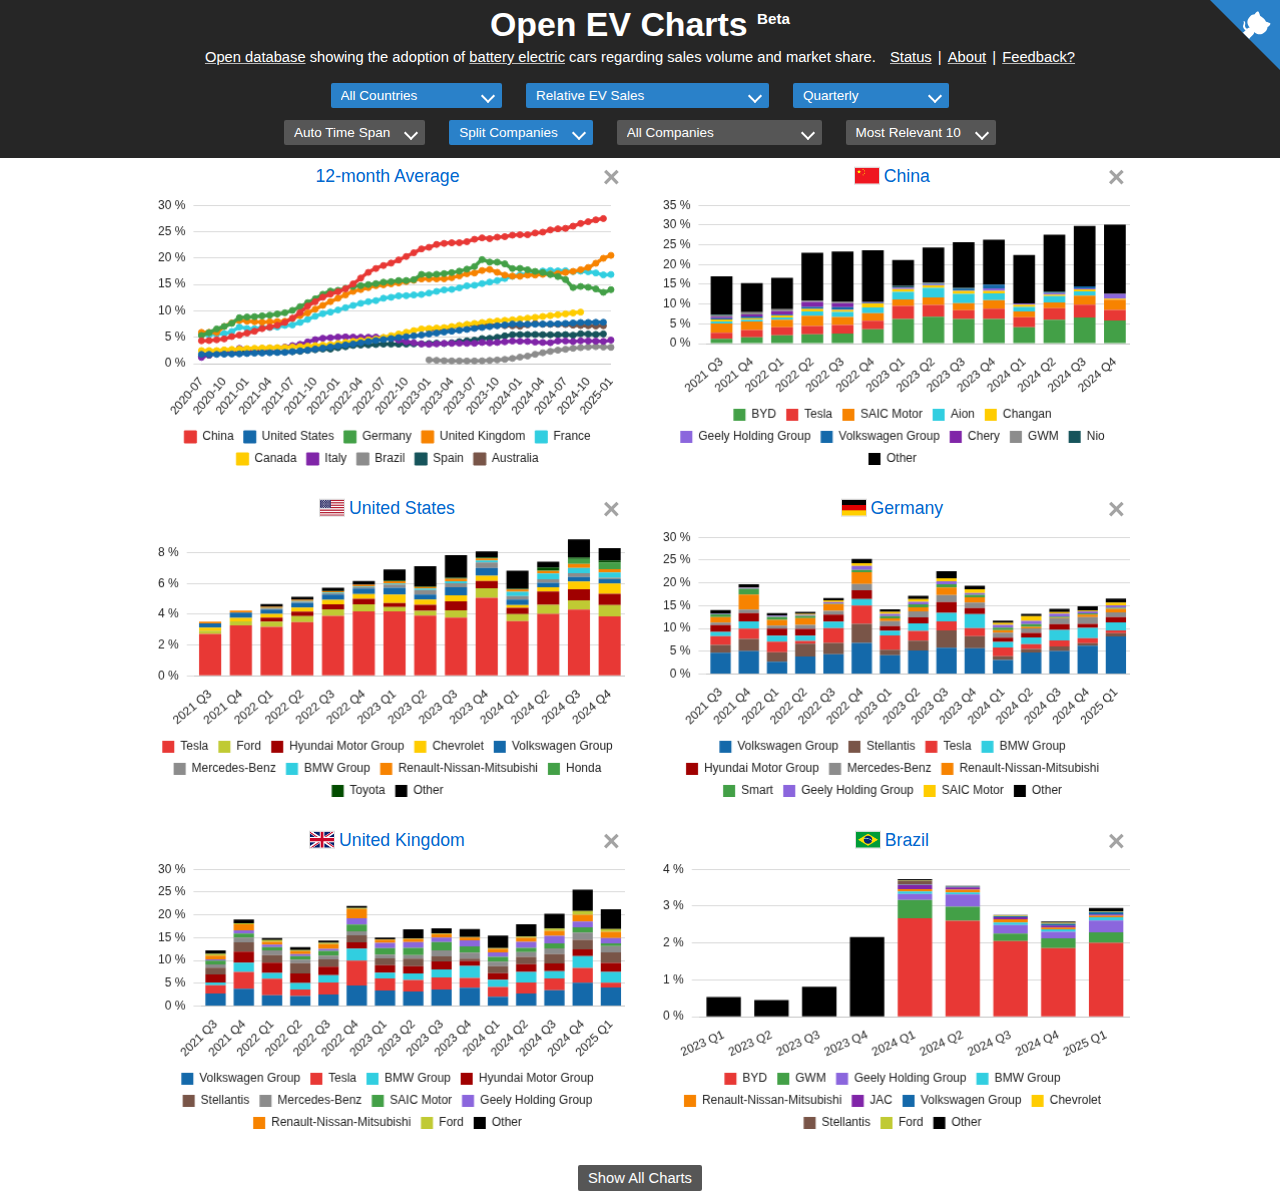
==== index.html @ 21472882 "Index+Stylesheet: Rework github-corner" ====
<!DOCTYPE html>
<head>
  <meta charset="utf-8">
  <meta name="viewport" content="width=device-width, initial-scale=0.9" />
  <meta property="og:image" content="https://open-ev-charts.org/thumbnail.png" />
  <title>Open EV Charts</title>
  <meta name="description" content="Open database showing the adoption of battery electric cars regarding sales volume and market share. " />
  <link rel="stylesheet" href="stylesheet.css">
  <link rel="icon" type="image/png" href="favicon.png">
  <script src="chart.umd.js"></script>
  <script src="chartjs-plugin-datalabels.min.js"></script>
  <script src="data-general.js"></script>
  <script src="backend.js"></script>
  <!-- countries ordered by all cars sales volume -->
  <script src="data-CN.js"></script>
  <script src="data-US.js"></script>
  <script src="data-DE.js"></script>
  <script src="data-UK.js"></script>
  <script src="data-BR.js"></script>
  <script src="data-CA.js"></script>
  <script src="data-FR.js"></script>
  <script src="data-IT.js"></script>
  <script src="data-AU.js"></script>
  <script src="data-ES.js"></script>
  <script src="data-BE.js"></script>
  <script src="data-NL.js"></script>
  <script src="data-SE.js"></script>
  <script src="data-IL.js"></script>
  <script src="data-CH.js"></script>
  <script src="data-AT.js"></script>
  <script src="data-PT.js"></script>
  <script src="data-DK.js"></script>
  <script src="data-NO.js"></script>
  <script src="data-IE.js"></script>
  <script src="data-FI.js"></script>
  <script src="data-IS.js"></script>
</head>

<body>
<div class="title">
  <a href="https://github.com/simonkrauter/Open-EV-Charts" aria-label="View project on GitHub">
  <svg width="70" height="70" viewBox="0 0 250 250" class="githubCorner" style="color:#fff;position:absolute;top:0;border:0;right:0;clip-path:polygon(0 0,100% 100%,100% 0);" aria-hidden="true">
  <path d="M128.3,109.0 C113.8,99.7 119.0,89.6 119.0,89.6 C122.0,82.7 120.5,78.6 120.5,78.6 C119.2,72.0 123.4,76.3 123.4,76.3 C127.3,80.9 125.5,87.3 125.5,87.3 C122.9,97.6 130.6,101.9 134.4,103.2" fill="currentColor" style="transform-origin: 130px 106px;" class="octo-arm"></path><path d="M115.0,115.0 C114.9,115.1 118.7,116.5 119.8,115.4 L133.7,101.6 C136.9,99.2 139.9,98.4 142.2,98.6 C133.8,88.0 127.5,74.4 143.8,58.0 C148.5,53.4 154.0,51.2 159.7,51.0 C160.3,49.4 163.2,43.6 171.4,40.1 C171.4,40.1 176.1,42.5 178.8,56.2 C183.1,58.6 187.2,61.8 190.9,65.4 C194.5,69.0 197.7,73.2 200.1,77.6 C213.8,80.2 216.3,84.9 216.3,84.9 C212.7,93.1 206.9,96.0 205.4,96.6 C205.1,102.4 203.0,107.8 198.3,112.5 C181.9,128.9 168.3,122.5 157.7,114.1 C157.9,116.9 156.7,120.9 152.7,124.9 L141.0,136.5 C139.8,137.7 141.6,141.9 141.8,141.8 Z" fill="currentColor" class="octo-body"></path>
  </svg>
  </a>
  <style>.githubCorner:hover .octo-arm{animation:octocat-wave 560ms ease-in-out}@keyframes octocat-wave{0%,100%{transform:rotate(0)}20%,60%{transform:rotate(-25deg)}40%,80%{transform:rotate(10deg)}}</style>
  <h1><a id="homeLink" href="#">Open EV Charts <sup>Beta</sup></a></h1>
  <div><span><a href="https://en.wikipedia.org/wiki/Open_data" target="_blank">Open database</a> showing the adoption of <a href="https://en.wikipedia.org/wiki/Battery_electric_vehicle" target="_blank">battery electric</a> cars regarding sales volume and market share.</span> <a href="#status">Status</a> | <a href="https://github.com/simonkrauter/Open-EV-Charts#open-ev-charts">About</a> | <a href="https://github.com/simonkrauter/Open-EV-Charts#feeback">Feedback?</a></div>
</div>

<script src="frontend.js"></script>

</body>
---- stylesheet.css ----
body {
  font-family: Noto Sans, Segoe UI, Helvetica, sans-serif;
  font-size: 92%;
  margin: 0;
  padding: 0;
  padding-bottom: 4px;
  text-align: center;
  background: white;
  color: #232323;
  min-width: 450px;
}

body.screenshotMode {
  background: #262626;
}

body.showFocus *:not(input[type=text]):focus {
  outline: 3px solid #EDDD00;
}

input {
  font-size: inherit;
  font-family: inherit;
}

input[type=text] {
  border: 2px solid white;
}

input[type=text]:focus {
  border-color: #EDDD00;
  outline: none;
}

input[type=text], a.button, a.dropdown {
  border-radius: 2px;
}

input[type=checkbox] {
  position: relative;
  vertical-align: middle;
  bottom: 1px;
  margin-right: 5px;
  accent-color: black;
}

.title, .filters, th, .screenshotModeBanner {
  background: #262626;
  color: white;
}

.title {
  padding-top: 5px;
  padding-bottom: 5px;
  position: relative;
}

.screenshotMode .title {
  display: none;
}

.title > div {
  padding-top: 5px;
  padding-left: 10px;
  padding-right: 10px;
}

.title > div > * {
  padding-left: 2px;
  padding-right: 2px;
}
.title > div > :first-child {
  padding-right: 8px;
}

a, a:visited {
  color: #0067CE;
  text-decoration: none;
  cursor: pointer;
}

a:hover {
  text-decoration: underline;
}

.screenshotModeBanner > a {
  display: inline-block;
  padding: 7px;
  margin: 3px;
  color: white;
  font-size: 110%;
}

a.button, a.dropdown {
  display: inline-block;
  margin-top: 6px;
  margin-bottom: 6px;
  margin-left: 6px;
  margin-right: 6px;
  background: #565656;
  color: white;
  user-select: none;
  padding-right: 10px;
  padding-top: 5px;
  padding-bottom: 5px;
}

a.button, a.dropdown {
  padding-left: 10px;
}

@media (min-width: 1000px) {
  .filters > a.button, .filters > a.dropdown {
    margin-left: 12px;
    margin-right: 12px;
  }
}

a.button {
  min-width: 80px;
}

a.button.active, a.dropdown.active, .horizontalBar, .githubCorner {
  background: #2A81C9;
}

a.button:hover, a.dropdown:hover, a.dropdown > .overlay > *:hover {
  text-decoration: none;
}

a.button:hover, a.dropdown:hover {
  background: #6B6B6B;
}

a.button.active:hover, a.dropdown.active:hover, a.dropdown.opened, a.dropdown > .overlay > * {
  background: #4899DB;
  color: white;
}

a.dropdown > .overlay > *:hover, body.showFocus a.dropdown > .overlay > a:focus {
  background: #1C74AF;
  outline: none;
}

.title a {
  color: inherit;
}

.title > div a {
  text-decoration: underline;
  text-decoration-color: #BCBCBC;
}

.title > div a:hover {
  text-decoration-color: white;
}

h1 {
  font-size: 230%;
  font-weight: bold;
  margin: 0;
  padding: 0;
}

h1 sup {
  font-size: 45%;
}

a.dropdown {
  position: relative;
  text-align: left;
  white-space: nowrap;
  box-sizing: border-box;
}

a.dropdown::after {
  content: " ";
  position: absolute;
  width: 8px;
  height: 8px;
  right: 9px;
  top: 8px;
  pointer-events: none;
  border: solid white;
  border-width: 0 2px 2px 0;
  transform: rotate(45deg);
}

a.dropdown > .text {
  overflow: hidden;
  text-overflow: ellipsis;
}

a.dropdown > .overlay {
  position: absolute;
  z-index: 1;
  left: 0;
  width: inherit;
  margin-top: 5px;
  overflow: auto;
  max-height: 300px;
  border: 1px solid gray;
}

a.dropdown:not(.opened) > .overlay {
  display: none;
}

a.dropdown > .overlay > * {
  display: block;
  padding-top: 1px;
  padding-bottom: 1px;
}

a.dropdown > .overlay > label {
  padding-left: 5px;
}

a.dropdown > .overlay > a {
  padding-left: 8px;
  border-left: 2px solid transparent;
}

a.dropdown > .overlay > a.selected {
  border-color: #E83835;
}

a.dropdown, a.dropdown > .overlay > * {
  padding-right: 28px;
}

a.dropdown > .overlay > label.disabled {
  color: gray;
}

.filters {
  text-align: center;
  padding-top: 7px;
  padding-bottom: 7px;
  margin-bottom: 5px;
  font-size: 92%;
}

a.button.removeButton {
  background: none;
  padding: 5px;
  padding-top: 0;
  margin-top: -3px;
  margin-right: 0;
  min-width: 0;
  color: #8C8C8C;
  opacity: 0.8;
  font-size: 200%;
  font-weight: bold;
  vertical-align: top;
}

a.button.removeButton:hover {
  opacity: 1;
}

a.button.removeButton:after {
  content: "\00d7";
}

.filters a.button.removeButton {
  padding-top: 6px;
}

.button.removeButton > i {
  padding: 5px;
}

.filters > div:not(.showAllOptions) > a.button.extendedOption:not(.active) {
  display: none;
}
.filters > div.showAllOptions > a.button.showMore {
  display: none;
}

.sources {
  display: inline-block;
  margin-top: 5px;
}

.sources > * {
  margin: 2px;
  text-align: left;
}

.chartTile {
  display: inline-block;
  vertical-align: top;
  position: relative;
}

.screenshotMode .chartTile {
  background: white;
  padding-top: 15px;
  padding-bottom: 15px;
  padding-left: 20px;
  padding-right: 20px;
}

.chartTile:not(.single) {
  margin-left: 15px;
  margin-right: 15px;
  margin-bottom: 20px;
  min-width: 300px;
}

canvas {
  margin:0 auto;
}

.chartTile .removeButton {
  position: absolute;
  right: 0;
}

div:not(.chartTile) > .chartTitle {
  margin-top: 6px;
}

.chartTitle {
  display: inline-block;
  padding: 3px;
  font-size: 120%;
  white-space: nowrap;
}

.tabButtons > * {
  display: inline-block;
  padding: 3px;
  margin-left: 8px;
  margin-right: 8px;
}

.tabButtons > div {
  font-weight: bold;
}

.hints {
  display: inline-block;
  font-size: 85%;
  color: #474747;
  padding: 3px 5px;
  text-align: left;
  border: 1px solid #BABABA;
  border-radius: 2px;
  margin: 5px;
  overflow: hidden;
  position: relative;
  background: white;
  box-sizing: border-box;
}

.hints > a {
  display: block;
  text-align: center;
  padding-bottom: 3px;
  border-color: inherit;
  padding: 0;
}
.hints > a.expand {
  position: absolute;
  bottom: 0;
  left: 0;
  right: 0;
  padding: 2px;
  background: linear-gradient(rgba(255, 255, 255, 0), white 70%, white);
}

.hints > a > div {
  display: inline-block;
  height: 10px;
  width: 10px;
  border-width: 3px;
  border-color: inherit;
  border-left-style: solid;
  border-bottom-style: solid;
}

.hints > a.expand > div {
  transform: rotate(-45deg);
  margin-bottom: 2px;
}

.hints > a.collapse > div {
  transform: rotate(135deg);
  margin-bottom: -6px;
}

.hints .important, .countriesStatus .outdated {
  color: red;
}

table {
  border-collapse: collapse;
  margin-top: 8px;
  margin-bottom: 4px;
  margin-left: auto;
  margin-right: auto;
}

th, td {
  border: 1px solid #BABABA;
  padding-left: 6px;
  padding-right: 6px;
  padding-top: 3px;
  padding-bottom: 3px;
}

th {
  text-align: center;
  font-weight: normal;
  padding-top: 4px;
  padding-bottom: 4px;
}

td {
  text-align: left;
  overflow: hidden;
  white-space: nowrap;
}

tr:hover {
  background: #FFF696;
}

.horizontalBar {
  height: 16px;
}

.NA {
  text-align: center;
  color: grey;
}

a.export {
  color: #232323;
  font-size: 80%;
  cursor: pointer;
  margin-left: 5px;
  margin-right: 5px;
}

a.screenshotModeButton {
  position: absolute;
  right: 0;
  bottom: -15px;
}

.sourceUrl {
  margin-top: 5px;
  color: #474747;
  font-size: 85%;
}

#tableExportContainer textarea {
  width: 550px;
  height: 250px;
}

.noData {
  color: grey;
  font-style: italic;
  font-size: 110%;
  padding-top: 5px;
}

.flag {
  display: inline-block;
}
.flag.nonEmpty {
  transform: translateY(1.7px);
  outline: 1px solid #DEDEDE;
}
.dropdown .flag.nonEmpty {
  outline: none;
}

span.newFeatureIndicator {
  position: absolute;
  color: yellow;
  font-size: 9px;
  right: 0;
  top: -11px;
  padding-left: 1px;
  padding-right: 1px;
}
.chartTile span.newFeatureIndicator {
  color: #7F00FF;
}
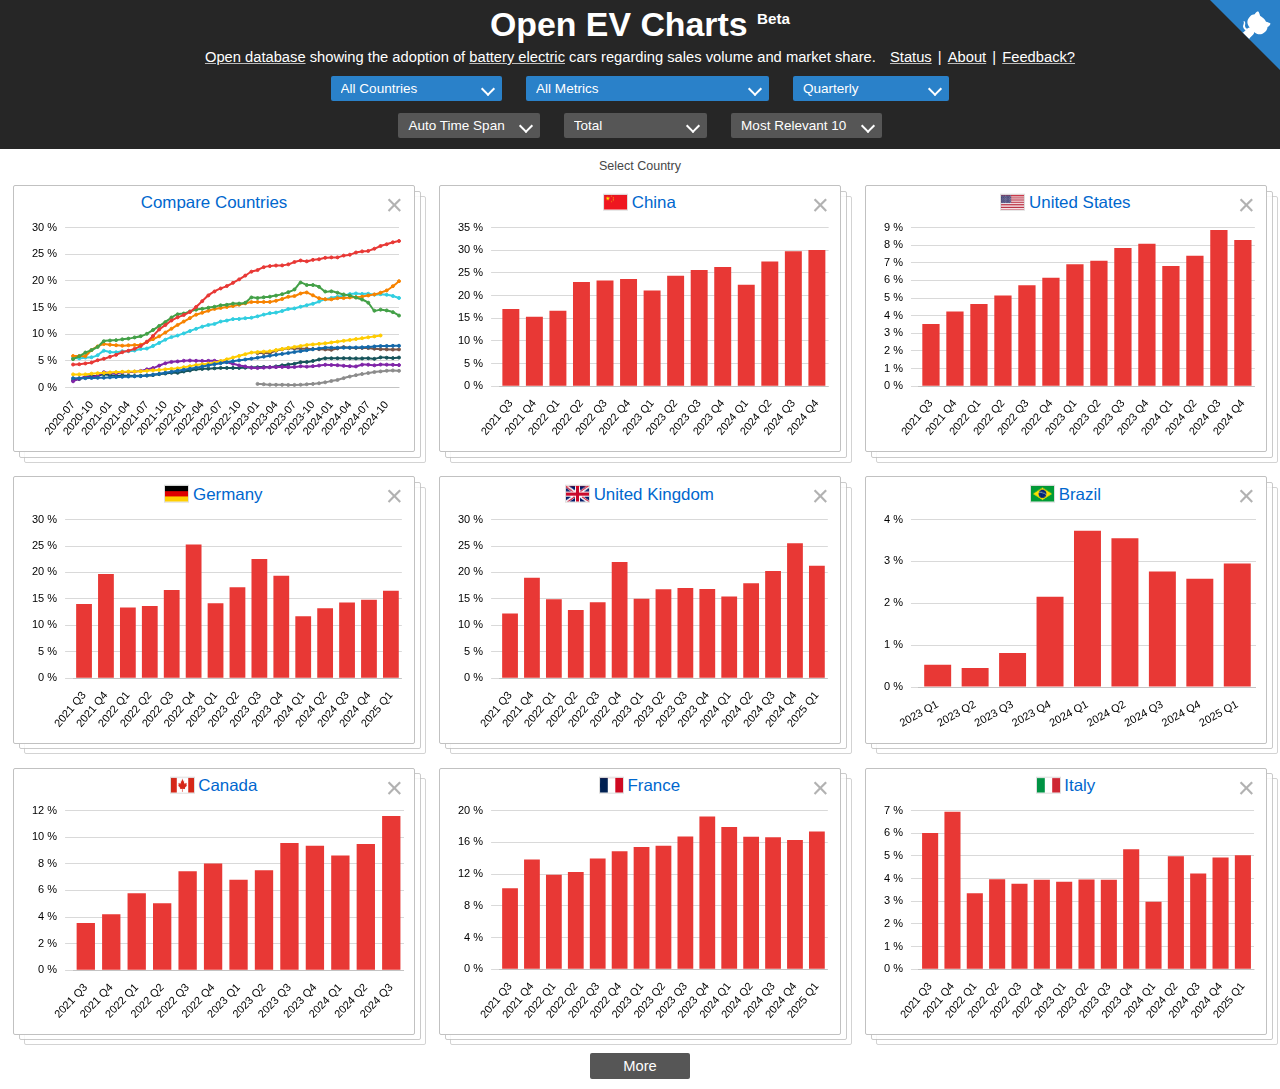
==== commit 32570ea2: "HTML+Stylesheet: Rename class" ====
--- a/index.html
+++ b/index.html
@@ -37,7 +37,7 @@
 </head>
 
 <body>
-<div class="title">
+<div class="header">
   <a href="https://github.com/simonkrauter/Open-EV-Charts" aria-label="View project on GitHub">
   <svg width="70" height="70" viewBox="0 0 250 250" class="githubCorner" style="color:#fff;position:absolute;top:0;border:0;right:0;clip-path:polygon(0 0,100% 100%,100% 0);" aria-hidden="true">
   <path d="M128.3,109.0 C113.8,99.7 119.0,89.6 119.0,89.6 C122.0,82.7 120.5,78.6 120.5,78.6 C119.2,72.0 123.4,76.3 123.4,76.3 C127.3,80.9 125.5,87.3 125.5,87.3 C122.9,97.6 130.6,101.9 134.4,103.2" fill="currentColor" style="transform-origin: 130px 106px;" class="octo-arm"></path><path d="M115.0,115.0 C114.9,115.1 118.7,116.5 119.8,115.4 L133.7,101.6 C136.9,99.2 139.9,98.4 142.2,98.6 C133.8,88.0 127.5,74.4 143.8,58.0 C148.5,53.4 154.0,51.2 159.7,51.0 C160.3,49.4 163.2,43.6 171.4,40.1 C171.4,40.1 176.1,42.5 178.8,56.2 C183.1,58.6 187.2,61.8 190.9,65.4 C194.5,69.0 197.7,73.2 200.1,77.6 C213.8,80.2 216.3,84.9 216.3,84.9 C212.7,93.1 206.9,96.0 205.4,96.6 C205.1,102.4 203.0,107.8 198.3,112.5 C181.9,128.9 168.3,122.5 157.7,114.1 C157.9,116.9 156.7,120.9 152.7,124.9 L141.0,136.5 C139.8,137.7 141.6,141.9 141.8,141.8 Z" fill="currentColor" class="octo-body"></path>
--- a/stylesheet.css
+++ b/stylesheet.css
@@ -5,34 +5,30 @@
   padding: 0;
   padding-bottom: 4px;
   text-align: center;
+  min-width: 450px;
+  color: black;
+}
+
+body, .chartTile {
   background: white;
-  color: #232323;
-  min-width: 450px;
-}
-
-body.screenshotMode {
-  background: #262626;
-}
-
-body.showFocus *:not(input[type=text]):focus {
+}
+
+body.showFocus *:focus, input[type=text]:focus, textarea:focus {
   outline: 3px solid #EDDD00;
 }
 
-input {
+input, textarea {
   font-size: inherit;
   font-family: inherit;
 }
 
-input[type=text] {
-  border: 2px solid white;
-}
-
-input[type=text]:focus {
-  border-color: #EDDD00;
+input[type=text], textarea {
+  border: 1px solid gray;
   outline: none;
-}
-
-input[type=text], a.button, a.dropdown {
+  padding: 3px;
+}
+
+a.button, a.dropdown {
   border-radius: 2px;
 }
 
@@ -44,32 +40,32 @@
   accent-color: black;
 }
 
-.title, .filters, th, .screenshotModeBanner {
+.header, .filters, th, .screenshotModeBanner, body.screenshotMode {
   background: #262626;
   color: white;
 }
 
-.title {
+.header {
   padding-top: 5px;
   padding-bottom: 5px;
   position: relative;
 }
 
-.screenshotMode .title {
+.screenshotMode .header {
   display: none;
 }
 
-.title > div {
+.header > div {
   padding-top: 5px;
   padding-left: 10px;
   padding-right: 10px;
 }
 
-.title > div > * {
+.header > div > * {
   padding-left: 2px;
   padding-right: 2px;
 }
-.title > div > :first-child {
+.header > div > :first-child {
   padding-right: 8px;
 }
 
@@ -142,16 +138,16 @@
   outline: none;
 }
 
-.title a {
+.header a {
   color: inherit;
 }
 
-.title > div a {
+.header > div a {
   text-decoration: underline;
   text-decoration-color: #BCBCBC;
 }
 
-.title > div a:hover {
+.header > div a:hover {
   text-decoration-color: white;
 }
 
@@ -235,40 +231,30 @@
 
 .filters {
   text-align: center;
-  padding-top: 7px;
-  padding-bottom: 7px;
-  margin-bottom: 5px;
+  padding-bottom: 5px;
   font-size: 92%;
 }
 
 a.button.removeButton {
   background: none;
-  padding: 5px;
+  padding: 11px;
   padding-top: 0;
-  margin-top: -3px;
+  margin-top: -5px;
   margin-right: 0;
   min-width: 0;
-  color: #8C8C8C;
-  opacity: 0.8;
+  color: #B2B2B2;
   font-size: 200%;
-  font-weight: bold;
   vertical-align: top;
+  position: absolute;
+  right: 0;
 }
 
 a.button.removeButton:hover {
-  opacity: 1;
+  filter: brightness(80%);
 }
 
 a.button.removeButton:after {
   content: "\00d7";
-}
-
-.filters a.button.removeButton {
-  padding-top: 6px;
-}
-
-.button.removeButton > i {
-  padding: 5px;
 }
 
 .filters > div:not(.showAllOptions) > a.button.extendedOption:not(.active) {
@@ -288,10 +274,15 @@
   text-align: left;
 }
 
+.multiChartsHint {
+  padding-top: 10px;
+}
+
 .chartTile {
   display: inline-block;
   vertical-align: top;
   position: relative;
+  box-sizing: border-box;
 }
 
 .screenshotMode .chartTile {
@@ -303,30 +294,34 @@
 }
 
 .chartTile:not(.single) {
-  margin-left: 15px;
-  margin-right: 15px;
-  margin-bottom: 20px;
+  margin: 12px;
   min-width: 300px;
+  padding: 10px;
+  padding-top: 7px;
+}
+
+th, td, .hints, .chartTile:not(.single) {
+  border: 1px solid #C1C1C1;
+}
+
+.hints, .chartTile:not(.single) {
+  border-radius: 2px;
 }
 
 canvas {
   margin:0 auto;
 }
 
-.chartTile .removeButton {
-  position: absolute;
-  right: 0;
-}
-
-div:not(.chartTile) > .chartTitle {
-  margin-top: 6px;
-}
-
 .chartTitle {
   display: inline-block;
-  padding: 3px;
-  font-size: 120%;
+  font-size: 115%;
   white-space: nowrap;
+}
+
+.chartTile.single > .chartTitle, div:not(.chartTile) > .chartTitle {
+  margin-top: 8px;
+  margin-bottom: 2px;
+  font-size: 140%;
 }
 
 .tabButtons > * {
@@ -342,17 +337,18 @@
 
 .hints {
   display: inline-block;
-  font-size: 85%;
-  color: #474747;
   padding: 3px 5px;
   text-align: left;
-  border: 1px solid #BABABA;
-  border-radius: 2px;
   margin: 5px;
   overflow: hidden;
   position: relative;
   background: white;
   box-sizing: border-box;
+}
+
+.hints, .sourceUrl, .multiChartsHint {
+  color: #474747;
+  font-size: 85%;
 }
 
 .hints > a {
@@ -404,7 +400,6 @@
 }
 
 th, td {
-  border: 1px solid #BABABA;
   padding-left: 6px;
   padding-right: 6px;
   padding-top: 3px;
@@ -438,7 +433,6 @@
 }
 
 a.export {
-  color: #232323;
   font-size: 80%;
   cursor: pointer;
   margin-left: 5px;
@@ -453,20 +447,20 @@
 
 .sourceUrl {
   margin-top: 5px;
-  color: #474747;
-  font-size: 85%;
-}
-
-#tableExportContainer textarea {
+}
+
+textarea.export {
+  display: block;
   width: 550px;
   height: 250px;
+  font-size: 80%;
 }
 
 .noData {
   color: grey;
   font-style: italic;
-  font-size: 110%;
-  padding-top: 5px;
+  padding-top: 16px;
+  padding-bottom: 10px;
 }
 
 .flag {
@@ -479,16 +473,3 @@
 .dropdown .flag.nonEmpty {
   outline: none;
 }
-
-span.newFeatureIndicator {
-  position: absolute;
-  color: yellow;
-  font-size: 9px;
-  right: 0;
-  top: -11px;
-  padding-left: 1px;
-  padding-right: 1px;
-}
-.chartTile span.newFeatureIndicator {
-  color: #7F00FF;
-}
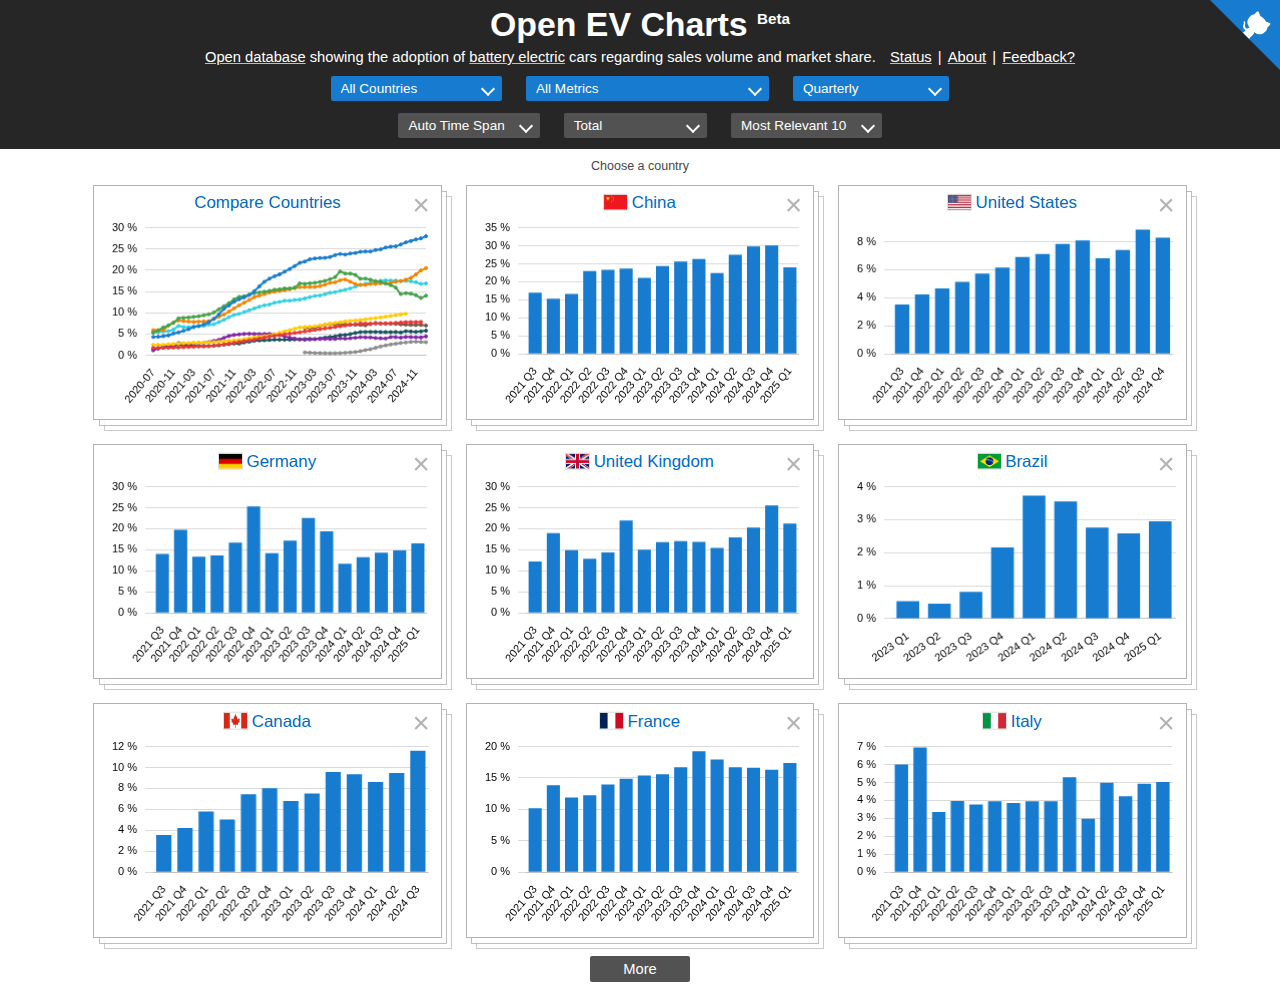
==== commit b5c2b852: "HTML: Fix URL anchor" ====
--- a/index.html
+++ b/index.html
@@ -45,7 +45,7 @@
   </a>
   <style>.githubCorner:hover .octo-arm{animation:octocat-wave 560ms ease-in-out}@keyframes octocat-wave{0%,100%{transform:rotate(0)}20%,60%{transform:rotate(-25deg)}40%,80%{transform:rotate(10deg)}}</style>
   <h1><a id="homeLink" href="#">Open EV Charts <sup>Beta</sup></a></h1>
-  <div><span><a href="https://en.wikipedia.org/wiki/Open_data" target="_blank">Open database</a> showing the adoption of <a href="https://en.wikipedia.org/wiki/Battery_electric_vehicle" target="_blank">battery electric</a> cars regarding sales volume and market share.</span> <a href="#status">Status</a> | <a href="https://github.com/simonkrauter/Open-EV-Charts#open-ev-charts">About</a> | <a href="https://github.com/simonkrauter/Open-EV-Charts#feeback">Feedback?</a></div>
+  <div><span><a href="https://en.wikipedia.org/wiki/Open_data" target="_blank">Open database</a> showing the adoption of <a href="https://en.wikipedia.org/wiki/Battery_electric_vehicle" target="_blank">battery electric</a> cars regarding sales volume and market share.</span> <a href="#status">Status</a> | <a href="https://github.com/simonkrauter/Open-EV-Charts#open-ev-charts">About</a> | <a href="https://github.com/simonkrauter/Open-EV-Charts#feedback">Feedback?</a></div>
 </div>
 
 <script src="frontend.js"></script>
--- a/stylesheet.css
+++ b/stylesheet.css
@@ -1,3 +1,29 @@
+:root {
+  --clAccentHue: 207;
+  --clBaseFill: white;
+  --clBaseText: black;
+  --clBaseLinkText: hsl(var(--clAccentHue), 100%, 38%);
+  --clBaseMinorText: hsl(0, 0%, 28%);
+  --clBaseFaultText: hsl(0, 100%, 50%);
+  --clBaseLine: hsl(0, 0%, 70%);
+  --clFocusLine: hsl(56, 100%, 46%);
+  --clHoverFill: hsl(55, 100%, 79%);
+  --clAltFill: hsl(0, 0%, 15%);
+  --clAltText: white;
+  --clAltLinkLine: hsl(0, 0%, 74%);
+  --clButtonFill: hsl(0, 0%, 32%);
+  --clButtonText: white;
+  --clButtonHoverFill: hsl(0, 0%, 42%);
+  --clButtonActiveFill: hsl(var(--clAccentHue), 80%, 45%);
+  --clButtonActiveText: white;
+  --clButtonActiveHoverFill: hsl(var(--clAccentHue), 80%, 55%);
+  --clDropdownItemHoverFill: hsl(var(--clAccentHue), 80%, 40%);
+  --clDropdownItemSelectedLine: hsl(1, 80%, 56%);
+  --clDropdownItemDisabledText: hsl(0, 0%, 50%);
+  --clFlagLine: hsl(0, 0%, 87%);
+  --dimBorderRadius: 2px;
+}
+
 body {
   font-family: Noto Sans, Segoe UI, Helvetica, sans-serif;
   font-size: 92%;
@@ -6,15 +32,12 @@
   padding-bottom: 4px;
   text-align: center;
   min-width: 450px;
-  color: black;
-}
-
-body, .chartTile {
-  background: white;
+  background: var(--clBaseFill);
+  color: var(--clBaseText);
 }
 
 body.showFocus *:focus, input[type=text]:focus, textarea:focus {
-  outline: 3px solid #EDDD00;
+  outline: 3px solid var(--clFocusLine);
 }
 
 input, textarea {
@@ -23,13 +46,9 @@
 }
 
 input[type=text], textarea {
-  border: 1px solid gray;
+  border: 1px solid var(--clBaseLine);
   outline: none;
   padding: 3px;
-}
-
-a.button, a.dropdown {
-  border-radius: 2px;
 }
 
 input[type=checkbox] {
@@ -37,22 +56,25 @@
   vertical-align: middle;
   bottom: 1px;
   margin-right: 5px;
-  accent-color: black;
-}
-
-.header, .filters, th, .screenshotModeBanner, body.screenshotMode {
-  background: #262626;
-  color: white;
+  accent-color: var(--clBaseText);
+}
+
+a, a:visited {
+  color: var(--clBaseLinkText);
+  text-decoration: none;
+  cursor: pointer;
+}
+
+a:hover {
+  text-decoration: underline;
 }
 
 .header {
+  background: var(--clAltFill);
+  color: var(--clAltText);
   padding-top: 5px;
   padding-bottom: 5px;
   position: relative;
-}
-
-.screenshotMode .header {
-  display: none;
 }
 
 .header > div {
@@ -69,43 +91,33 @@
   padding-right: 8px;
 }
 
-a, a:visited {
-  color: #0067CE;
-  text-decoration: none;
-  cursor: pointer;
-}
-
-a:hover {
+.header a {
+  color: inherit;
+}
+
+.header a:hover {
+  text-decoration-color: var(--clAltText);
+}
+
+.header > div a {
   text-decoration: underline;
-}
-
-.screenshotModeBanner > a {
-  display: inline-block;
-  padding: 7px;
-  margin: 3px;
-  color: white;
-  font-size: 110%;
+  text-decoration-color: var(--clAltLinkLine);
 }
 
 a.button, a.dropdown {
   display: inline-block;
-  margin-top: 6px;
-  margin-bottom: 6px;
-  margin-left: 6px;
-  margin-right: 6px;
-  background: #565656;
-  color: white;
+  margin: 6px;
+  background: var(--clButtonFill);
+  color: var(--clButtonText);
   user-select: none;
+  padding-left: 10px;
   padding-right: 10px;
   padding-top: 5px;
   padding-bottom: 5px;
-}
-
-a.button, a.dropdown {
-  padding-left: 10px;
-}
-
-@media (min-width: 1000px) {
+  border-radius: var(--dimBorderRadius);
+}
+
+@media (min-width: 800px) {
   .filters > a.button, .filters > a.dropdown {
     margin-left: 12px;
     margin-right: 12px;
@@ -117,38 +129,23 @@
 }
 
 a.button.active, a.dropdown.active, .horizontalBar, .githubCorner {
-  background: #2A81C9;
-}
-
-a.button:hover, a.dropdown:hover, a.dropdown > .overlay > *:hover {
+  background: var(--clButtonActiveFill);
+}
+
+a.button:hover, a.dropdown:hover {
   text-decoration: none;
-}
-
-a.button:hover, a.dropdown:hover {
-  background: #6B6B6B;
-}
-
-a.button.active:hover, a.dropdown.active:hover, a.dropdown.opened, a.dropdown > .overlay > * {
-  background: #4899DB;
-  color: white;
+  background: var(--clButtonHoverFill);
+}
+
+a.button.active:hover, a.dropdown.active:hover, a.dropdown.opened {
+  background: var(--clButtonActiveHoverFill);
+  color: var(--clButtonActiveText);
 }
 
 a.dropdown > .overlay > *:hover, body.showFocus a.dropdown > .overlay > a:focus {
-  background: #1C74AF;
+  background: var(--clDropdownItemHoverFill);
   outline: none;
-}
-
-.header a {
-  color: inherit;
-}
-
-.header > div a {
-  text-decoration: underline;
-  text-decoration-color: #BCBCBC;
-}
-
-.header > div a:hover {
-  text-decoration-color: white;
+  text-decoration: none;
 }
 
 h1 {
@@ -177,7 +174,7 @@
   right: 9px;
   top: 8px;
   pointer-events: none;
-  border: solid white;
+  border: solid var(--clButtonText);
   border-width: 0 2px 2px 0;
   transform: rotate(45deg);
 }
@@ -195,7 +192,7 @@
   margin-top: 5px;
   overflow: auto;
   max-height: 300px;
-  border: 1px solid gray;
+  border: 1px solid var(--clBaseLine);
 }
 
 a.dropdown:not(.opened) > .overlay {
@@ -203,6 +200,8 @@
 }
 
 a.dropdown > .overlay > * {
+  background: var(--clButtonActiveHoverFill);
+  color: var(--clButtonActiveText);
   display: block;
   padding-top: 1px;
   padding-bottom: 1px;
@@ -218,7 +217,7 @@
 }
 
 a.dropdown > .overlay > a.selected {
-  border-color: #E83835;
+  border-color: var(--clDropdownItemSelectedLine);
 }
 
 a.dropdown, a.dropdown > .overlay > * {
@@ -226,10 +225,12 @@
 }
 
 a.dropdown > .overlay > label.disabled {
-  color: gray;
+  color: var(--clDropdownItemDisabledText);
 }
 
 .filters {
+  background: var(--clAltFill);
+  color: var(--clAltText);
   text-align: center;
   padding-bottom: 5px;
   font-size: 92%;
@@ -242,7 +243,7 @@
   margin-top: -5px;
   margin-right: 0;
   min-width: 0;
-  color: #B2B2B2;
+  color: var(--clBaseLine);
   font-size: 200%;
   vertical-align: top;
   position: absolute;
@@ -257,13 +258,6 @@
   content: "\00d7";
 }
 
-.filters > div:not(.showAllOptions) > a.button.extendedOption:not(.active) {
-  display: none;
-}
-.filters > div.showAllOptions > a.button.showMore {
-  display: none;
-}
-
 .sources {
   display: inline-block;
   margin-top: 5px;
@@ -275,22 +269,18 @@
 }
 
 .multiChartsHint {
+  color: var(--clBaseMinorText);
+  font-size: 85%;
   padding-top: 10px;
 }
 
 .chartTile {
   display: inline-block;
+  background: var(--clBaseFill);
+  color: var(--clBaseText);
   vertical-align: top;
   position: relative;
   box-sizing: border-box;
-}
-
-.screenshotMode .chartTile {
-  background: white;
-  padding-top: 15px;
-  padding-bottom: 15px;
-  padding-left: 20px;
-  padding-right: 20px;
 }
 
 .chartTile:not(.single) {
@@ -300,12 +290,21 @@
   padding-top: 7px;
 }
 
+a.chartTile {
+  color: var(--clBaseLinkText);
+}
+
+a.chartTile:hover > div {
+  text-decoration: underline;
+}
+
+th {
+  background: var(--clAltFill);
+  color: var(--clAltText);
+}
+
 th, td, .hints, .chartTile:not(.single) {
-  border: 1px solid #C1C1C1;
-}
-
-.hints, .chartTile:not(.single) {
-  border-radius: 2px;
+  border: 1px solid var(--clBaseLine);
 }
 
 canvas {
@@ -316,12 +315,13 @@
   display: inline-block;
   font-size: 115%;
   white-space: nowrap;
+  border-radius: var(--dimBorderRadius);
 }
 
 .chartTile.single > .chartTitle, div:not(.chartTile) > .chartTitle {
-  margin-top: 8px;
-  margin-bottom: 2px;
-  font-size: 140%;
+  margin-top: 10px;
+  margin-bottom: 4px;
+  font-size: 130%;
 }
 
 .tabButtons > * {
@@ -342,12 +342,9 @@
   margin: 5px;
   overflow: hidden;
   position: relative;
-  background: white;
   box-sizing: border-box;
-}
-
-.hints, .sourceUrl, .multiChartsHint {
-  color: #474747;
+  color: var(--clBaseMinorText);
+  border-radius: var(--dimBorderRadius);
   font-size: 85%;
 }
 
@@ -358,13 +355,14 @@
   border-color: inherit;
   padding: 0;
 }
+
 .hints > a.expand {
   position: absolute;
   bottom: 0;
   left: 0;
   right: 0;
   padding: 2px;
-  background: linear-gradient(rgba(255, 255, 255, 0), white 70%, white);
+  background: linear-gradient(transparent, var(--clBaseFill) 70%, var(--clBaseFill));
 }
 
 .hints > a > div {
@@ -388,7 +386,12 @@
 }
 
 .hints .important, .countriesStatus .outdated {
-  color: red;
+  color: var(--clBaseFaultText);
+}
+
+.companiesStatus .incomplete {
+  color: var(--clBaseMinorText);
+  font-style: italic;
 }
 
 table {
@@ -420,7 +423,7 @@
 }
 
 tr:hover {
-  background: #FFF696;
+  background: var(--clHoverFill);
 }
 
 .horizontalBar {
@@ -439,13 +442,47 @@
   margin-right: 5px;
 }
 
+.screenshotMode .header {
+  display: none;
+}
+
+.screenshotModeBanner, body.screenshotMode {
+  background: var(--clAltFill);
+  color: var(--clAltText);
+}
+
+.screenshotModeBanner a {
+  display: inline-block;
+  padding: 7px;
+  margin: 3px;
+  font-size: 110%;
+  color: inherit;
+}
+
 a.screenshotModeButton {
   position: absolute;
   right: 0;
   bottom: -15px;
 }
 
+.screenshotMode .chartTile {
+  padding-top: 10px;
+  padding-bottom: 10px;
+}
+
+@media (min-width: 800px) {
+  .screenshotMode .chartTile {
+    padding: 20px;
+  }
+}
+
+.screenshotMode .chartTile.single > .chartTitle {
+  margin-top: 0px;
+}
+
 .sourceUrl {
+  color: var(--clBaseMinorText);
+  font-size: 85%;
   margin-top: 5px;
 }
 
@@ -468,7 +505,7 @@
 }
 .flag.nonEmpty {
   transform: translateY(1.7px);
-  outline: 1px solid #DEDEDE;
+  outline: 1px solid var(--clFlagLine);
 }
 .dropdown .flag.nonEmpty {
   outline: none;
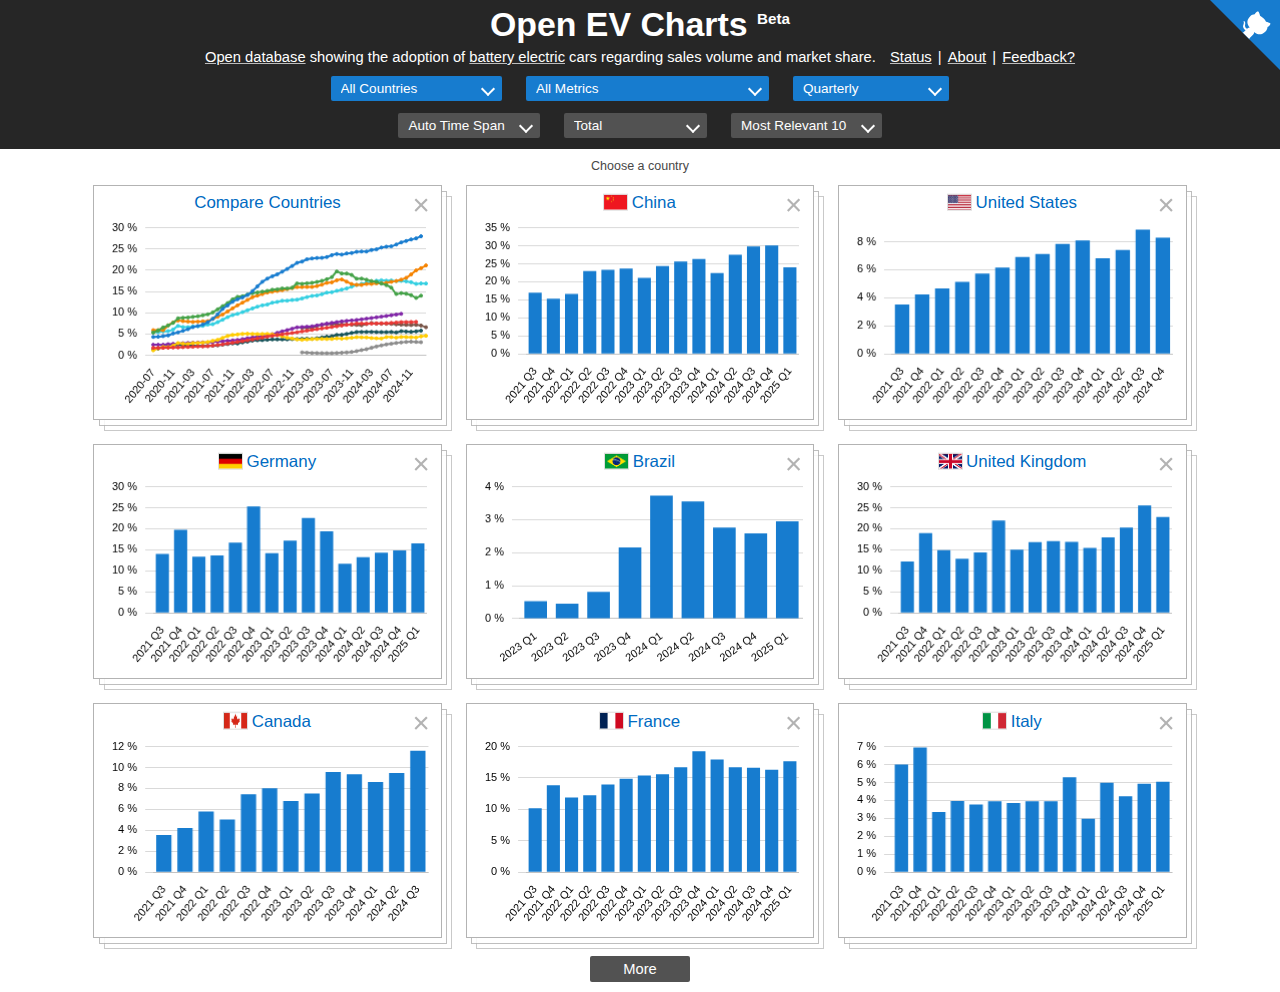
==== commit 79b56b8b: "HTML: Re-order countries" ====
--- a/index.html
+++ b/index.html
@@ -15,8 +15,8 @@
   <script src="data-CN.js"></script>
   <script src="data-US.js"></script>
   <script src="data-DE.js"></script>
+  <script src="data-BR.js"></script>
   <script src="data-UK.js"></script>
-  <script src="data-BR.js"></script>
   <script src="data-CA.js"></script>
   <script src="data-FR.js"></script>
   <script src="data-IT.js"></script>
@@ -24,8 +24,8 @@
   <script src="data-ES.js"></script>
   <script src="data-BE.js"></script>
   <script src="data-NL.js"></script>
+  <script src="data-IL.js"></script>
   <script src="data-SE.js"></script>
-  <script src="data-IL.js"></script>
   <script src="data-CH.js"></script>
   <script src="data-AT.js"></script>
   <script src="data-PT.js"></script>
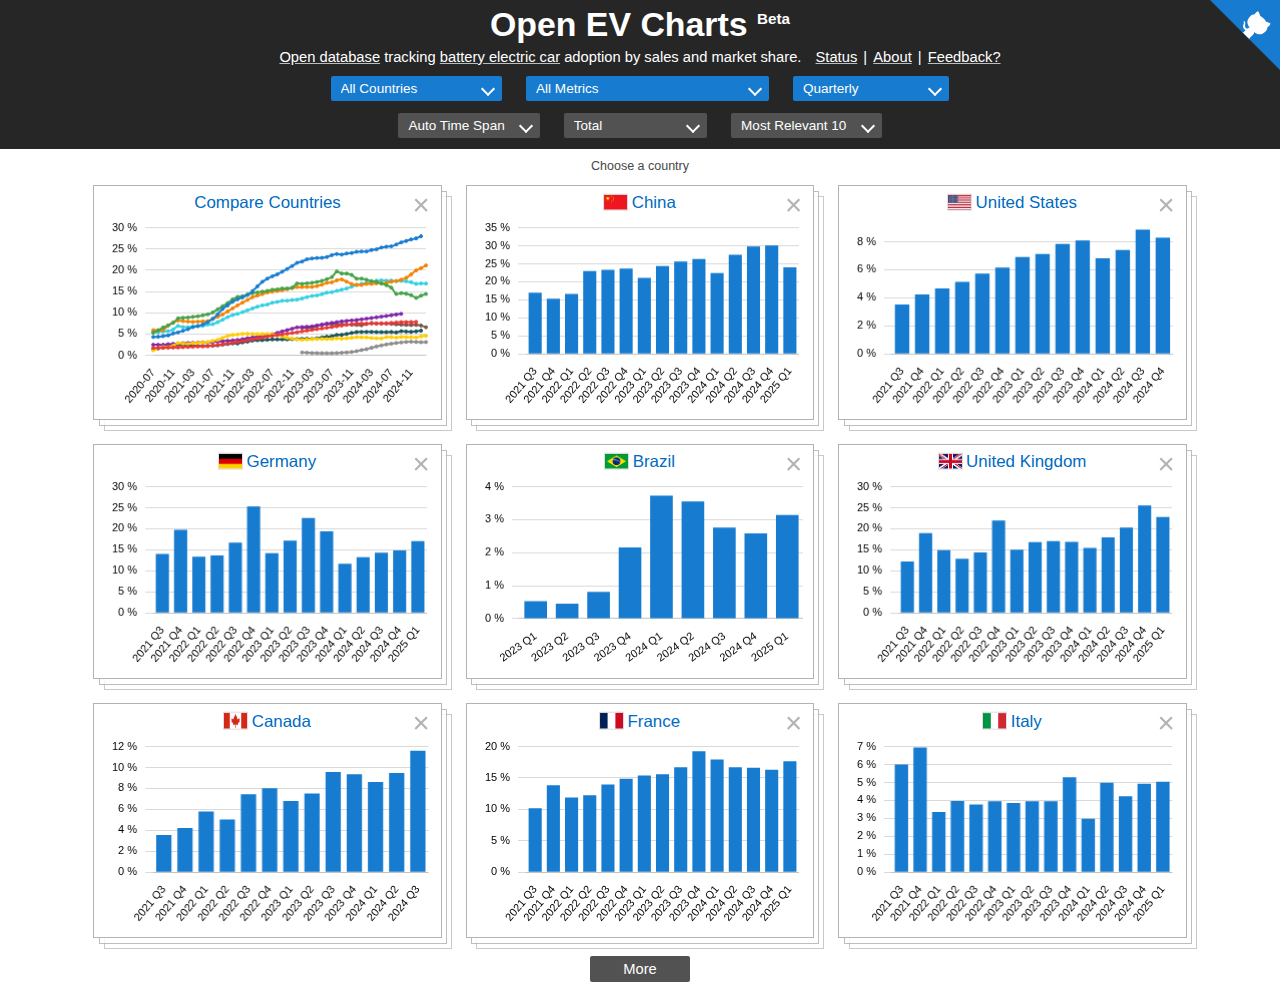
==== commit 5b270f3c: "HTML: Improve wording" ====
--- a/index.html
+++ b/index.html
@@ -45,7 +45,7 @@
   </a>
   <style>.githubCorner:hover .octo-arm{animation:octocat-wave 560ms ease-in-out}@keyframes octocat-wave{0%,100%{transform:rotate(0)}20%,60%{transform:rotate(-25deg)}40%,80%{transform:rotate(10deg)}}</style>
   <h1><a id="homeLink" href="#">Open EV Charts <sup>Beta</sup></a></h1>
-  <div><span><a href="https://en.wikipedia.org/wiki/Open_data" target="_blank">Open database</a> showing the adoption of <a href="https://en.wikipedia.org/wiki/Battery_electric_vehicle" target="_blank">battery electric</a> cars regarding sales volume and market share.</span> <a href="#status">Status</a> | <a href="https://github.com/simonkrauter/Open-EV-Charts#open-ev-charts">About</a> | <a href="https://github.com/simonkrauter/Open-EV-Charts#feedback">Feedback?</a></div>
+  <div><span><a href="https://en.wikipedia.org/wiki/Open_data" target="_blank">Open database</a> tracking <a href="https://en.wikipedia.org/wiki/Battery_electric_vehicle" target="_blank">battery electric car</a> adoption by sales and market share.</span> <a href="#status">Status</a> | <a href="https://github.com/simonkrauter/Open-EV-Charts#open-ev-charts">About</a> | <a href="https://github.com/simonkrauter/Open-EV-Charts#feedback">Feedback?</a></div>
 </div>
 
 <script src="frontend.js"></script>
--- a/stylesheet.css
+++ b/stylesheet.css
@@ -130,6 +130,7 @@
 
 a.button.active, a.dropdown.active, .horizontalBar, .githubCorner {
   background: var(--clButtonActiveFill);
+  color: var(--clButtonActiveText);
 }
 
 a.button:hover, a.dropdown:hover {
@@ -137,9 +138,15 @@
   background: var(--clButtonHoverFill);
 }
 
-a.button.active:hover, a.dropdown.active:hover, a.dropdown.opened {
+a.button.active:hover, a.dropdown.active:hover {
+  background: var(--clButtonActiveHoverFill);
+}
+
+a.dropdown.opened {
   background: var(--clButtonActiveHoverFill);
   color: var(--clButtonActiveText);
+  border-bottom-left-radius: 0;
+  border-bottom-right-radius: 0;
 }
 
 a.dropdown > .overlay > *:hover, body.showFocus a.dropdown > .overlay > a:focus {
@@ -193,6 +200,7 @@
   overflow: auto;
   max-height: 300px;
   border: 1px solid var(--clBaseLine);
+  box-sizing: border-box;
 }
 
 a.dropdown:not(.opened) > .overlay {
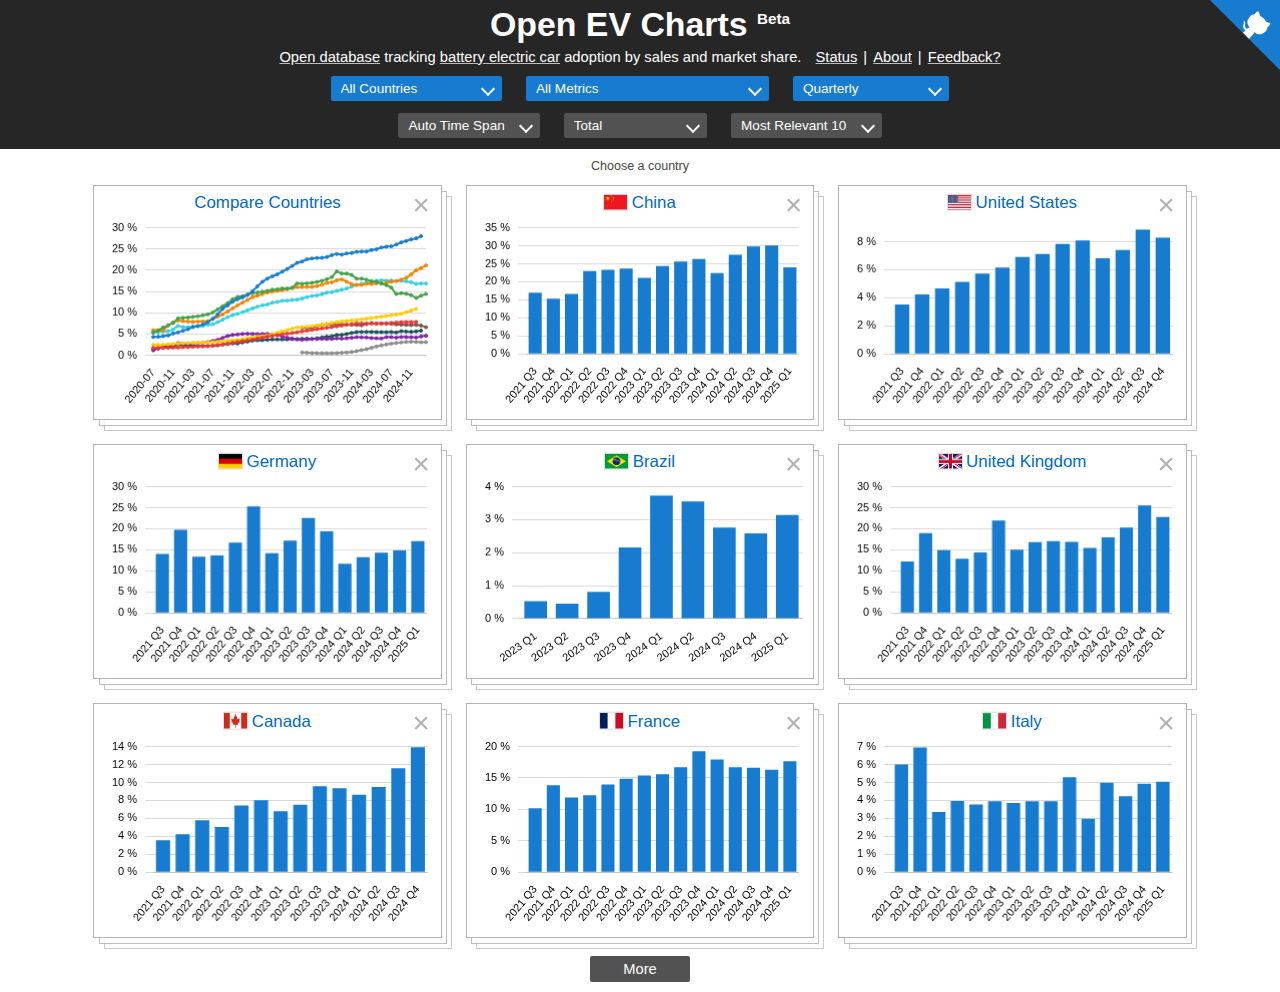
==== commit 770e9912: "HTML+Stylesheet: Move githubCorner definitions to stylesheet file" ====
--- a/index.html
+++ b/index.html
@@ -38,12 +38,11 @@
 
 <body>
 <div class="header">
-  <a href="https://github.com/simonkrauter/Open-EV-Charts" aria-label="View project on GitHub">
-  <svg width="70" height="70" viewBox="0 0 250 250" class="githubCorner" style="color:#fff;position:absolute;top:0;border:0;right:0;clip-path:polygon(0 0,100% 100%,100% 0);" aria-hidden="true">
-  <path d="M128.3,109.0 C113.8,99.7 119.0,89.6 119.0,89.6 C122.0,82.7 120.5,78.6 120.5,78.6 C119.2,72.0 123.4,76.3 123.4,76.3 C127.3,80.9 125.5,87.3 125.5,87.3 C122.9,97.6 130.6,101.9 134.4,103.2" fill="currentColor" style="transform-origin: 130px 106px;" class="octo-arm"></path><path d="M115.0,115.0 C114.9,115.1 118.7,116.5 119.8,115.4 L133.7,101.6 C136.9,99.2 139.9,98.4 142.2,98.6 C133.8,88.0 127.5,74.4 143.8,58.0 C148.5,53.4 154.0,51.2 159.7,51.0 C160.3,49.4 163.2,43.6 171.4,40.1 C171.4,40.1 176.1,42.5 178.8,56.2 C183.1,58.6 187.2,61.8 190.9,65.4 C194.5,69.0 197.7,73.2 200.1,77.6 C213.8,80.2 216.3,84.9 216.3,84.9 C212.7,93.1 206.9,96.0 205.4,96.6 C205.1,102.4 203.0,107.8 198.3,112.5 C181.9,128.9 168.3,122.5 157.7,114.1 C157.9,116.9 156.7,120.9 152.7,124.9 L141.0,136.5 C139.8,137.7 141.6,141.9 141.8,141.8 Z" fill="currentColor" class="octo-body"></path>
+  <a href="https://github.com/simonkrauter/Open-EV-Charts" title="View project on GitHub" class="githubCorner">
+  <svg viewBox="0 0 250 250">
+  <path d="M128.3,109.0 C113.8,99.7 119.0,89.6 119.0,89.6 C122.0,82.7 120.5,78.6 120.5,78.6 C119.2,72.0 123.4,76.3 123.4,76.3 C127.3,80.9 125.5,87.3 125.5,87.3 C122.9,97.6 130.6,101.9 134.4,103.2" fill="currentColor" style="transform-origin: 130px 106px;" class="octo-arm"></path><path d="M115.0,115.0 C114.9,115.1 118.7,116.5 119.8,115.4 L133.7,101.6 C136.9,99.2 139.9,98.4 142.2,98.6 C133.8,88.0 127.5,74.4 143.8,58.0 C148.5,53.4 154.0,51.2 159.7,51.0 C160.3,49.4 163.2,43.6 171.4,40.1 C171.4,40.1 176.1,42.5 178.8,56.2 C183.1,58.6 187.2,61.8 190.9,65.4 C194.5,69.0 197.7,73.2 200.1,77.6 C213.8,80.2 216.3,84.9 216.3,84.9 C212.7,93.1 206.9,96.0 205.4,96.6 C205.1,102.4 203.0,107.8 198.3,112.5 C181.9,128.9 168.3,122.5 157.7,114.1 C157.9,116.9 156.7,120.9 152.7,124.9 L141.0,136.5 C139.8,137.7 141.6,141.9 141.8,141.8 Z" fill="currentColor"></path>
   </svg>
   </a>
-  <style>.githubCorner:hover .octo-arm{animation:octocat-wave 560ms ease-in-out}@keyframes octocat-wave{0%,100%{transform:rotate(0)}20%,60%{transform:rotate(-25deg)}40%,80%{transform:rotate(10deg)}}</style>
   <h1><a id="homeLink" href="#">Open EV Charts <sup>Beta</sup></a></h1>
   <div><span><a href="https://en.wikipedia.org/wiki/Open_data" target="_blank">Open database</a> tracking <a href="https://en.wikipedia.org/wiki/Battery_electric_vehicle" target="_blank">battery electric car</a> adoption by sales and market share.</span> <a href="#status">Status</a> | <a href="https://github.com/simonkrauter/Open-EV-Charts#open-ev-charts">About</a> | <a href="https://github.com/simonkrauter/Open-EV-Charts#feedback">Feedback?</a></div>
 </div>
--- a/stylesheet.css
+++ b/stylesheet.css
@@ -4,7 +4,7 @@
   --clBaseText: black;
   --clBaseLinkText: hsl(var(--clAccentHue), 100%, 38%);
   --clBaseMinorText: hsl(0, 0%, 28%);
-  --clBaseFaultText: hsl(0, 100%, 50%);
+  --clBaseImportantText: hsl(0, 100%, 45%);
   --clBaseLine: hsl(0, 0%, 70%);
   --clFocusLine: hsl(56, 100%, 46%);
   --clHoverFill: hsl(55, 100%, 79%);
@@ -20,6 +20,12 @@
   --clDropdownItemHoverFill: hsl(var(--clAccentHue), 80%, 40%);
   --clDropdownItemSelectedLine: hsl(1, 80%, 56%);
   --clDropdownItemDisabledText: hsl(0, 0%, 50%);
+  --clStatusGoodFill: hsl(142, 100%, 38%);
+  --clStatusGoodText: white;
+  --clStatusMediumFill: hsl(53, 100%, 60%);
+  --clStatusMediumText: black;
+  --clStatusBadFill: hsl(0, 100%, 45%);
+  --clStatusBadText: white;
   --clFlagLine: hsl(0, 0%, 87%);
   --dimBorderRadius: 2px;
 }
@@ -36,6 +42,10 @@
   color: var(--clBaseText);
 }
 
+body:not(.showFocus) *:focus {
+  outline: none;
+}
+
 body.showFocus *:focus, input[type=text]:focus, textarea:focus {
   outline: 3px solid var(--clFocusLine);
 }
@@ -57,6 +67,15 @@
   bottom: 1px;
   margin-right: 5px;
   accent-color: var(--clBaseText);
+  cursor: pointer;
+}
+
+label {
+  cursor: pointer;
+}
+
+label.disabled, label.disabled * {
+  cursor: default;
 }
 
 a, a:visited {
@@ -104,7 +123,28 @@
   text-decoration-color: var(--clAltLinkLine);
 }
 
-a.button, a.dropdown {
+a.githubCorner {
+  background: var(--clButtonActiveFill);
+  color: var(--clButtonActiveText);
+  position: absolute;
+  top: 0;
+  right: 0;
+  width: 70px;
+  height: 70px;
+  clip-path: polygon(0 0, 100% 100%, 100% 0);
+}
+
+a.githubCorner:hover .octo-arm {
+  animation: octocat-wave 560ms ease-in-out;
+}
+
+@keyframes octocat-wave {
+  0%, 100% {transform:rotate(0)}
+  20%, 60% {transform:rotate(-25deg)}
+  40%, 80% {transform:rotate(10deg)}
+}
+
+a.button, .dropdown {
   display: inline-block;
   margin: 6px;
   background: var(--clButtonFill);
@@ -118,7 +158,7 @@
 }
 
 @media (min-width: 800px) {
-  .filters > a.button, .filters > a.dropdown {
+  .filters > a.button, .filters > .dropdown {
     margin-left: 12px;
     margin-right: 12px;
   }
@@ -128,31 +168,18 @@
   min-width: 80px;
 }
 
-a.button.active, a.dropdown.active, .horizontalBar, .githubCorner {
+a.button.active, .dropdown.active, .horizontalBar {
   background: var(--clButtonActiveFill);
   color: var(--clButtonActiveText);
 }
 
-a.button:hover, a.dropdown:hover {
+a.button:hover, .dropdown:hover {
   text-decoration: none;
   background: var(--clButtonHoverFill);
 }
 
-a.button.active:hover, a.dropdown.active:hover {
+a.button.active:hover, .dropdown.active:hover {
   background: var(--clButtonActiveHoverFill);
-}
-
-a.dropdown.opened {
-  background: var(--clButtonActiveHoverFill);
-  color: var(--clButtonActiveText);
-  border-bottom-left-radius: 0;
-  border-bottom-right-radius: 0;
-}
-
-a.dropdown > .overlay > *:hover, body.showFocus a.dropdown > .overlay > a:focus {
-  background: var(--clDropdownItemHoverFill);
-  outline: none;
-  text-decoration: none;
 }
 
 h1 {
@@ -166,14 +193,21 @@
   font-size: 45%;
 }
 
-a.dropdown {
+.dropdown {
   position: relative;
   text-align: left;
   white-space: nowrap;
   box-sizing: border-box;
 }
 
-a.dropdown::after {
+.dropdown.opened {
+  background: var(--clButtonActiveHoverFill);
+  color: var(--clButtonActiveText);
+  border-bottom-left-radius: 0;
+  border-bottom-right-radius: 0;
+}
+
+.dropdown::after {
   content: " ";
   position: absolute;
   width: 8px;
@@ -186,12 +220,13 @@
   transform: rotate(45deg);
 }
 
-a.dropdown > .text {
+.dropdown > .currentValue {
   overflow: hidden;
   text-overflow: ellipsis;
-}
-
-a.dropdown > .overlay {
+  cursor: pointer;
+}
+
+.dropdown > .overlay {
   position: absolute;
   z-index: 1;
   left: 0;
@@ -201,39 +236,70 @@
   max-height: 300px;
   border: 1px solid var(--clBaseLine);
   box-sizing: border-box;
-}
-
-a.dropdown:not(.opened) > .overlay {
+  background: var(--clButtonActiveHoverFill);
+}
+
+.dropdown:not(.opened) > .overlay {
   display: none;
 }
 
-a.dropdown > .overlay > * {
-  background: var(--clButtonActiveHoverFill);
+.dropdown > .overlay > * {
   color: var(--clButtonActiveText);
   display: block;
-  padding-top: 1px;
-  padding-bottom: 1px;
-}
-
-a.dropdown > .overlay > label {
-  padding-left: 5px;
-}
-
-a.dropdown > .overlay > a {
+}
+
+.dropdown > .overlay > a {
   padding-left: 8px;
   border-left: 2px solid transparent;
 }
 
-a.dropdown > .overlay > a.selected {
+.dropdown > .overlay > a, .dropdown > .overlay > .search > .noResults {
+  padding-top: 1.5px;
+  padding-bottom: 1.5px;
+}
+
+.dropdown > .overlay > label {
+  padding-top: 1.2px;
+  padding-left: 5px;
+}
+
+.dropdown > .overlay > a.selected {
   border-color: var(--clDropdownItemSelectedLine);
 }
 
-a.dropdown, a.dropdown > .overlay > * {
+.dropdown, .dropdown > .overlay > * {
   padding-right: 28px;
 }
 
-a.dropdown > .overlay > label.disabled {
+.dropdown > .overlay > *:not(.disabled):not(.search):hover, body.showFocus .dropdown > .overlay > a:focus {
+  background: var(--clDropdownItemHoverFill);
+  outline: none;
+  text-decoration: none;
+}
+
+.dropdown > .overlay > .disabled {
   color: var(--clDropdownItemDisabledText);
+}
+
+.dropdown > .overlay > .search {
+  padding-top: 6px;
+  padding-bottom: 0px;
+  padding-left: 9px;
+  padding-right: 9px;
+}
+
+.dropdown > .overlay > .search > input {
+  display: block;
+  width: 100%;
+  box-sizing: border-box;
+  background-image: url("data:image/svg+xml;utf8,<svg xmlns='http://www.w3.org/2000/svg' viewBox='0 0 30 30'><path d='M16.5 18h-.79l-.28-.27c.97-1.13 1.57-2.63 1.57-4.23 0-3.6-2.9-6.5-6.5-6.5s-6.5 2.9-6.5 6.5 2.9 6.5 6.5 6.5c1.6 0 3.09-.59 4.23-1.57l.27.28v.79l5 5 1.5-1.5-5-5zm-6 0c-2.5 0-4.5-2-4.5-4.5s2-4.5 4.5-4.5 4.5 2 4.5 4.5-2 4.5-4.5 4.5z' fill='hsl(0,0%,50%)'/></svg>");
+  background-repeat: no-repeat;
+  padding-left: 20px;
+  margin-bottom: 6px;
+}
+
+.dropdown > .overlay > .search > .noResults {
+  font-style: italic;
 }
 
 .filters {
@@ -393,13 +459,36 @@
   margin-bottom: -6px;
 }
 
-.hints .important, .countriesStatus .outdated {
-  color: var(--clBaseFaultText);
+.hints .important {
+  color: var(--clBaseImportantText);
 }
 
 .companiesStatus .incomplete {
   color: var(--clBaseMinorText);
   font-style: italic;
+}
+
+.status {
+  padding-left: 6px;
+  padding-right: 6px;
+  padding-top: 1px;
+  padding-bottom: 1px;
+  border-radius: 8px;
+}
+
+.status.good {
+  background: var(--clStatusGoodFill);
+  color: var(--clStatusGoodText);
+}
+
+.status.medium {
+  background: var(--clStatusMediumFill);
+  color: var(--clStatusMediumText);
+}
+
+.status.bad {
+  background: var(--clStatusBadFill);
+  color: var(--clStatusBadText);
 }
 
 table {
@@ -445,7 +534,6 @@
 
 a.export {
   font-size: 80%;
-  cursor: pointer;
   margin-left: 5px;
   margin-right: 5px;
 }
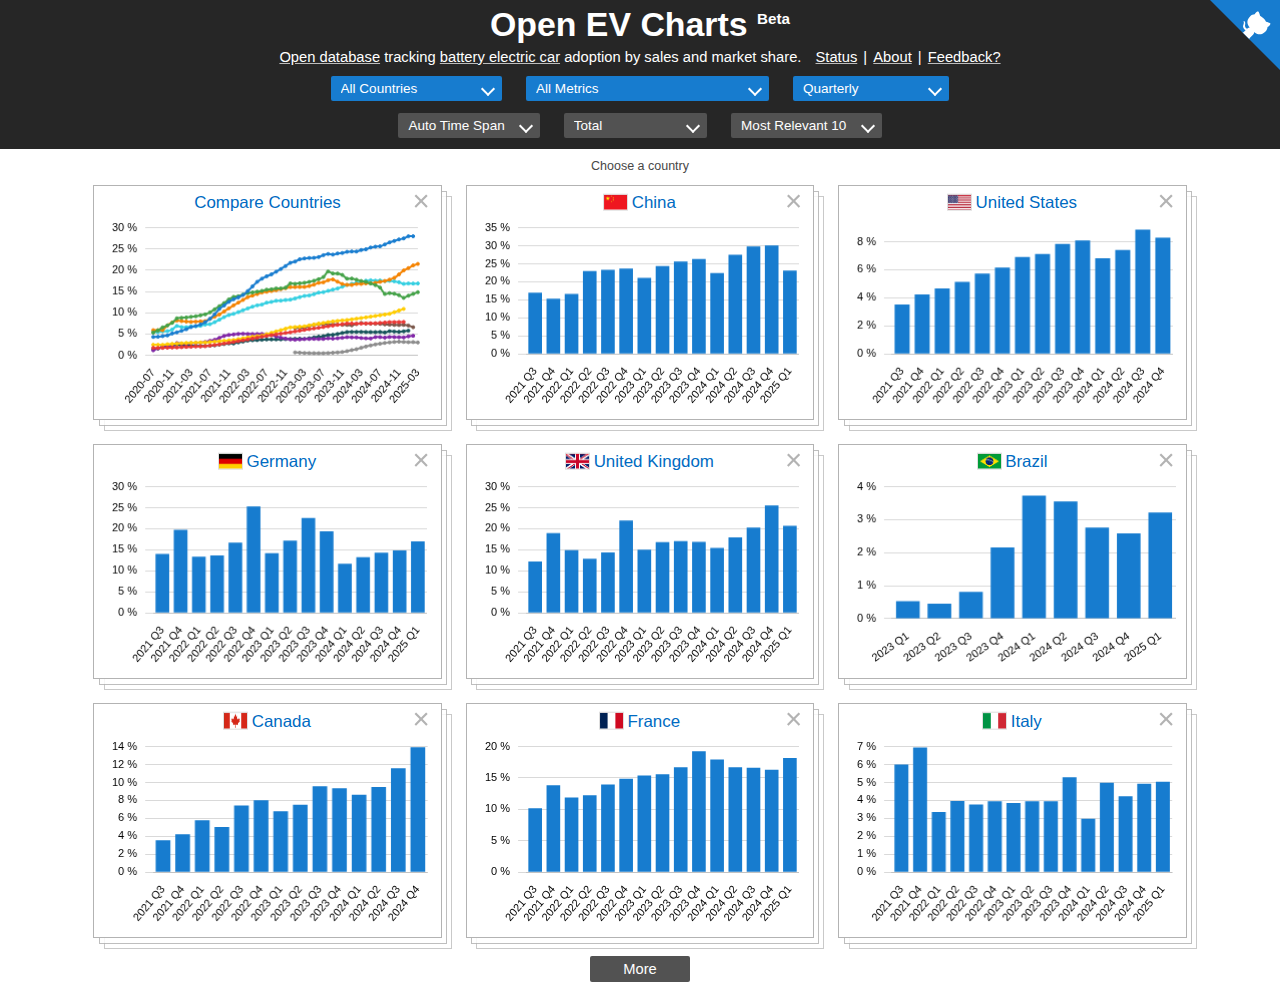
==== commit 100a10d6: "HTML: Re-order countries" ====
--- a/index.html
+++ b/index.html
@@ -15,8 +15,8 @@
   <script src="data-CN.js"></script>
   <script src="data-US.js"></script>
   <script src="data-DE.js"></script>
+  <script src="data-UK.js"></script>
   <script src="data-BR.js"></script>
-  <script src="data-UK.js"></script>
   <script src="data-CA.js"></script>
   <script src="data-FR.js"></script>
   <script src="data-IT.js"></script>
@@ -26,8 +26,8 @@
   <script src="data-NL.js"></script>
   <script src="data-IL.js"></script>
   <script src="data-SE.js"></script>
+  <script src="data-AT.js"></script>
   <script src="data-CH.js"></script>
-  <script src="data-AT.js"></script>
   <script src="data-PT.js"></script>
   <script src="data-DK.js"></script>
   <script src="data-NO.js"></script>
--- a/stylesheet.css
+++ b/stylesheet.css
@@ -19,7 +19,7 @@
   --clButtonActiveHoverFill: hsl(var(--clAccentHue), 80%, 55%);
   --clDropdownItemHoverFill: hsl(var(--clAccentHue), 80%, 40%);
   --clDropdownItemSelectedLine: hsl(1, 80%, 56%);
-  --clDropdownItemDisabledText: hsl(0, 0%, 50%);
+  --clDropdownItemDisabledText: hsl(var(--clAccentHue), 20%, 50%);
   --clStatusGoodFill: hsl(142, 100%, 38%);
   --clStatusGoodText: white;
   --clStatusMediumFill: hsl(53, 100%, 60%);
@@ -263,6 +263,15 @@
   padding-left: 5px;
 }
 
+.dropdown > .overlay > label > span:first-child {
+  /* increase checkbox clickable area */
+  display: inline-block;
+  padding-left: 2px;
+  margin-left: -2px;
+  padding-right: 1px;
+  margin-right: -1px;
+}
+
 .dropdown > .overlay > a.selected {
   border-color: var(--clDropdownItemSelectedLine);
 }
@@ -314,7 +323,7 @@
   background: none;
   padding: 11px;
   padding-top: 0;
-  margin-top: -5px;
+  margin-top: -9px;
   margin-right: 0;
   min-width: 0;
   color: var(--clBaseLine);
@@ -532,7 +541,7 @@
   color: grey;
 }
 
-a.export {
+a.bottomTools {
   font-size: 80%;
   margin-left: 5px;
   margin-right: 5px;
@@ -555,7 +564,7 @@
   color: inherit;
 }
 
-a.screenshotModeButton {
+a.screenshotModeButtonUnderChart {
   position: absolute;
   right: 0;
   bottom: -15px;
